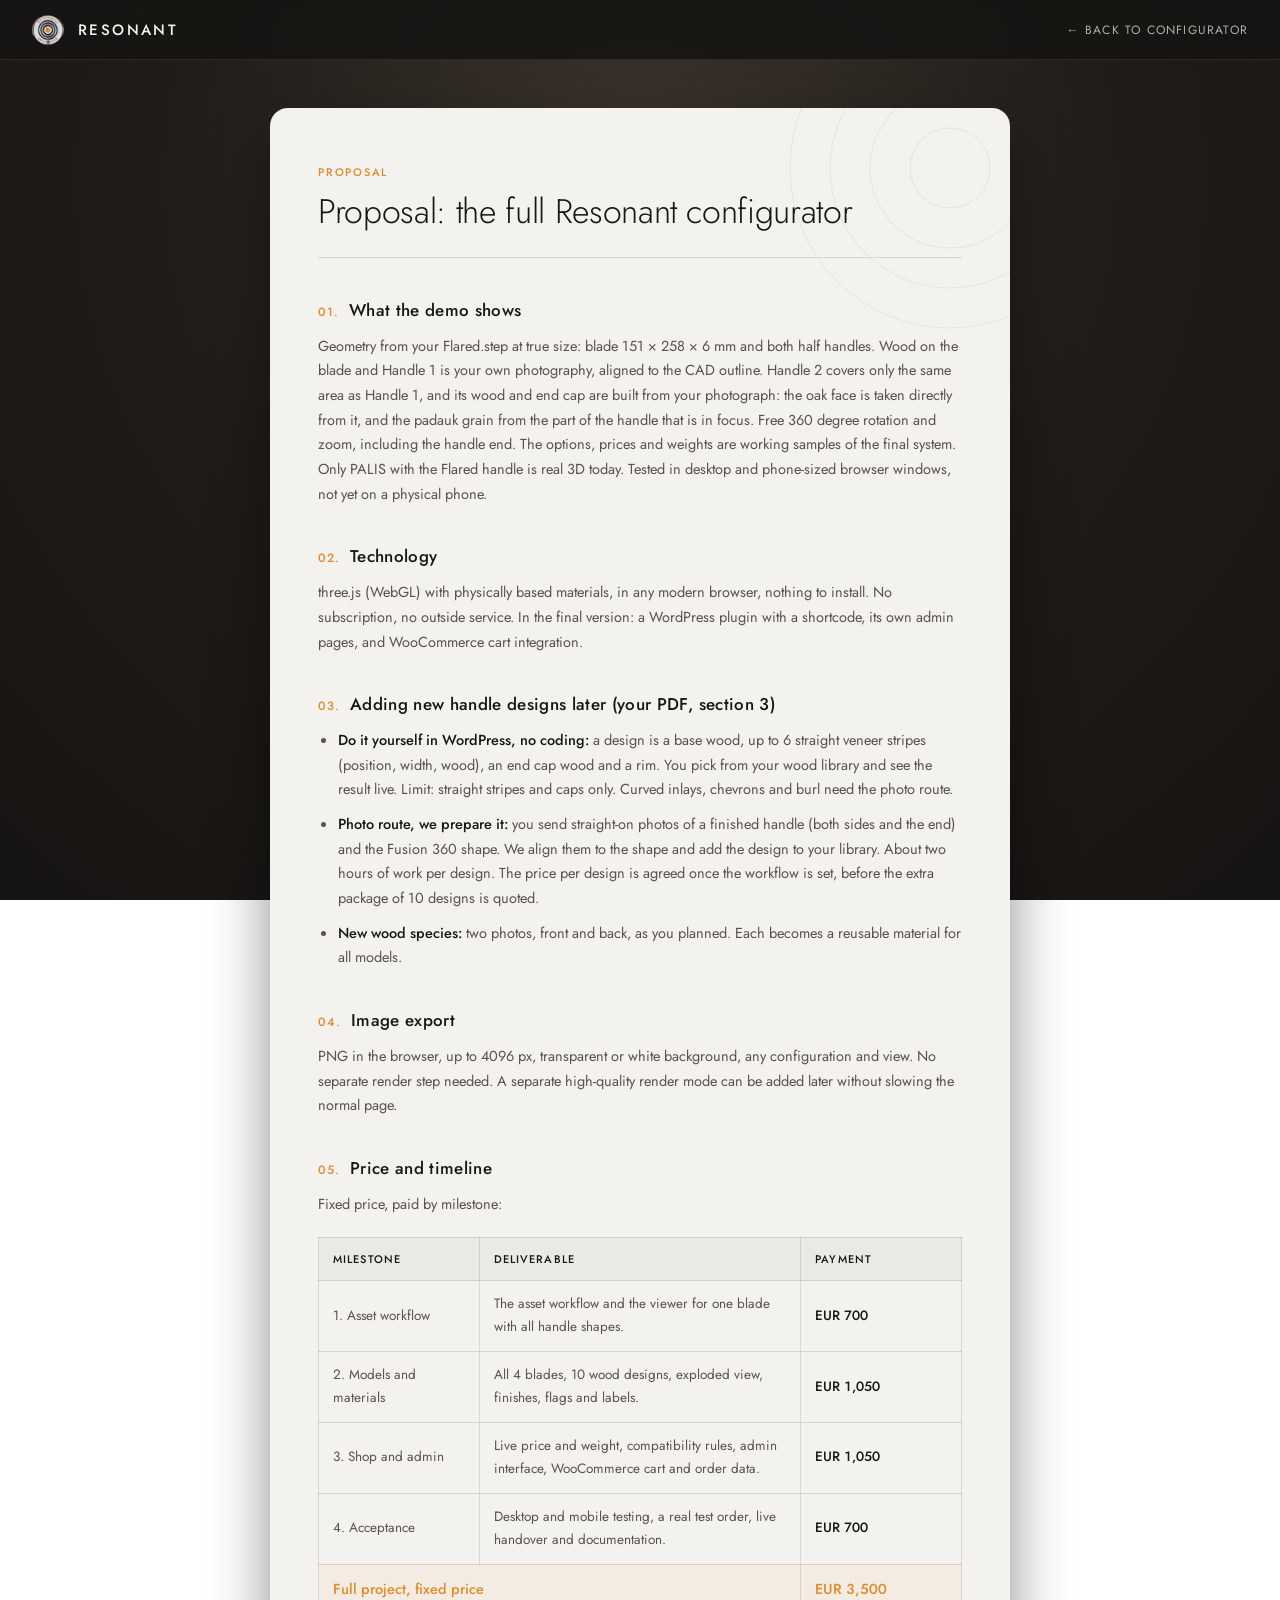
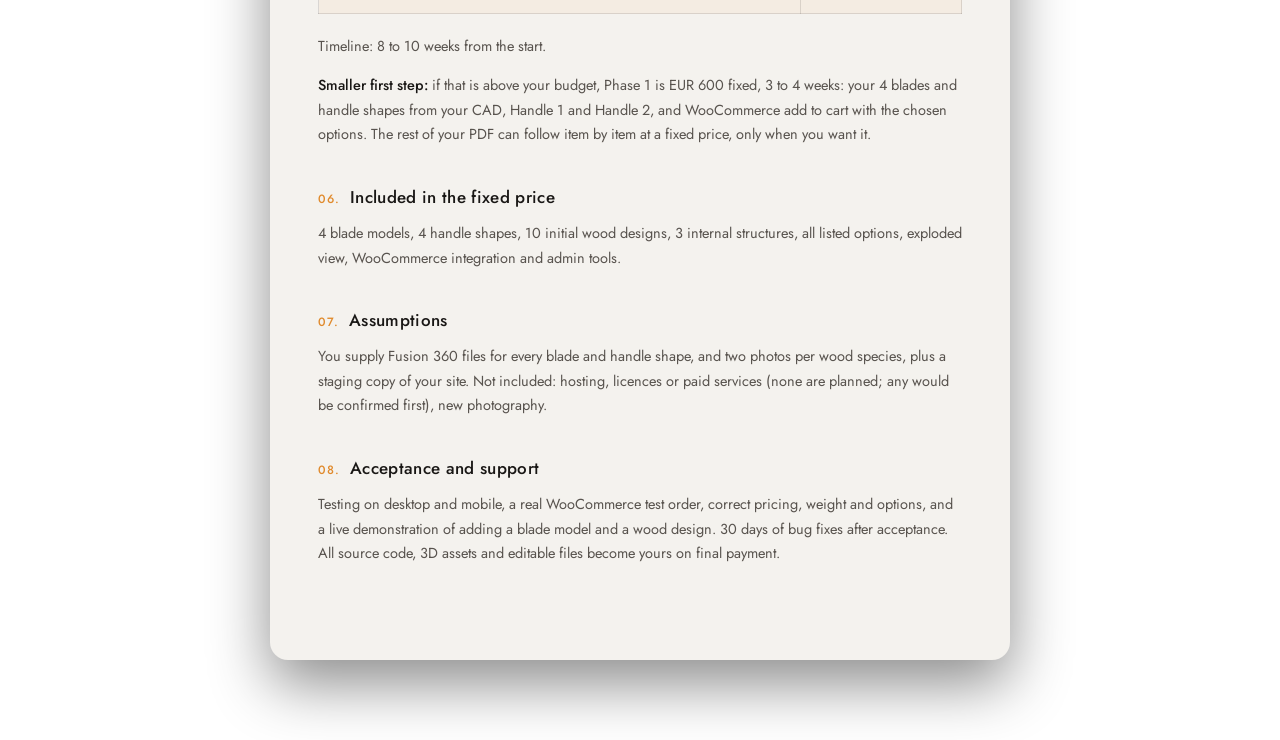
==== proposal.html @ aed16858 "feat(demo): add the Resonance configurator page Dark spotlit stage with the medallion's rings, step " ====
<!DOCTYPE html>
<html lang="en">
<head>
  <meta charset="UTF-8">
  <meta name="viewport" content="width=device-width, initial-scale=1.0">
  <meta name="robots" content="noindex">
  <title>Proposal: The Full Resonant Configurator</title>
  <style>
    @font-face {
      font-family: 'Jost';
      src: url('assets/fonts/jost-latin-300-normal.woff2') format('woff2');
      font-weight: 300;
      font-style: normal;
      font-display: swap;
    }
    @font-face {
      font-family: 'Jost';
      src: url('assets/fonts/jost-latin-400-normal.woff2') format('woff2');
      font-weight: 400;
      font-style: normal;
      font-display: swap;
    }
    @font-face {
      font-family: 'Jost';
      src: url('assets/fonts/jost-latin-500-normal.woff2') format('woff2');
      font-weight: 500;
      font-style: normal;
      font-display: swap;
    }

    :root {
      --bg-stage: #161412;
      --card-enamel: #f4f2ee;
      --ink-primary: #191715;
      --ink-secondary: #58534e;
      --accent-orange: #e08a2c;
      --border-hairline: rgba(25, 23, 21, 0.12);
    }

    *, *::before, *::after {
      box-sizing: border-box;
      margin: 0;
      padding: 0;
    }

    body {
      font-family: 'Jost', "Helvetica Neue", Helvetica, Arial, sans-serif;
      color: var(--ink-primary);
      background: radial-gradient(circle at 50% 20%, #3d352e 0%, #201c18 50%, #161412 100%);
      background-attachment: fixed;
      min-height: 100vh;
      overflow-y: auto;
      -webkit-font-smoothing: antialiased;
    }

    .topbar {
      height: 60px;
      padding: 0 32px;
      display: flex;
      align-items: center;
      justify-content: space-between;
      border-bottom: 1px solid rgba(255, 255, 255, 0.08);
      background: rgba(22, 20, 18, 0.85);
      backdrop-filter: blur(12px);
      position: sticky;
      top: 0;
      z-index: 10;
    }

    .topbar-brand {
      display: flex;
      align-items: center;
      gap: 14px;
      text-decoration: none;
      color: #f4f2ee;
    }

    .brand-medallion {
      width: 32px;
      height: 32px;
      border-radius: 50%;
      object-fit: cover;
    }

    .brand-name {
      font-size: 15px;
      font-weight: 500;
      letter-spacing: 0.16em;
      text-transform: uppercase;
      color: #f4f2ee;
    }

    .topbar-link {
      font-size: 12px;
      font-weight: 400;
      color: rgba(244, 242, 238, 0.7);
      text-decoration: none;
      letter-spacing: 0.1em;
      text-transform: uppercase;
      transition: color 150ms ease;
    }

    .topbar-link:hover {
      color: var(--accent-orange);
    }

    .proposal-container {
      max-width: 780px;
      margin: 48px auto 80px;
      padding: 0 20px;
    }

    .proposal-card {
      background: var(--card-enamel);
      border-radius: 18px;
      padding: 56px 48px;
      box-shadow: 0 24px 60px rgba(0, 0, 0, 0.45);
      position: relative;
      overflow: hidden;
    }

    /* Subtle decorative rings in header */
    .rings-deco {
      position: absolute;
      top: -120px;
      right: -120px;
      width: 360px;
      height: 360px;
      pointer-events: none;
      opacity: 0.06;
    }

    .proposal-header {
      margin-bottom: 40px;
      padding-bottom: 24px;
      border-bottom: 1px solid var(--border-hairline);
      position: relative;
    }

    .proposal-meta {
      font-size: 11px;
      font-weight: 500;
      letter-spacing: 0.16em;
      text-transform: uppercase;
      color: var(--accent-orange);
      margin-bottom: 12px;
    }

    .proposal-title {
      font-size: 34px;
      font-weight: 300;
      letter-spacing: -0.01em;
      color: var(--ink-primary);
      line-height: 1.2;
    }

    .proposal-section {
      margin-bottom: 38px;
    }

    .proposal-sec-title {
      font-size: 17px;
      font-weight: 500;
      letter-spacing: 0.02em;
      color: var(--ink-primary);
      margin-bottom: 12px;
      display: flex;
      align-items: baseline;
      gap: 10px;
    }

    .proposal-sec-num {
      font-size: 12px;
      font-weight: 500;
      color: var(--accent-orange);
      letter-spacing: 0.08em;
    }

    .proposal-body {
      font-size: 14.5px;
      line-height: 1.7;
      color: var(--ink-secondary);
      font-weight: 400;
    }

    .proposal-body p {
      margin-bottom: 14px;
    }

    .proposal-body ul {
      margin: 0 0 16px 20px;
      padding: 0;
    }

    .proposal-body li {
      margin-bottom: 10px;
    }

    .proposal-body strong {
      color: var(--ink-primary);
      font-weight: 500;
    }

    .proposal-table {
      width: 100%;
      border-collapse: collapse;
      margin: 20px 0;
      font-size: 13.5px;
    }

    .proposal-table th,
    .proposal-table td {
      padding: 12px 14px;
      border: 1px solid var(--border-hairline);
      text-align: left;
    }

    .proposal-table th {
      background: rgba(25, 23, 21, 0.04);
      font-weight: 500;
      font-size: 11px;
      letter-spacing: 0.1em;
      text-transform: uppercase;
      color: var(--ink-primary);
    }

    .proposal-table td.amount {
      font-variant-numeric: tabular-nums;
      font-weight: 500;
      color: var(--ink-primary);
      white-space: nowrap;
    }

    .proposal-table tr.total-row {
      font-weight: 500;
      background: rgba(224, 138, 44, 0.06);
    }

    .proposal-table tr.total-row td {
      color: var(--accent-orange);
      font-size: 14.5px;
    }

    @media (max-width: 600px) {
      .proposal-card {
        padding: 32px 20px;
      }
      .proposal-title {
        font-size: 26px;
      }
      .topbar {
        padding: 0 16px;
      }
    }
  </style>
</head>
<body>

  <!-- Top Bar -->
  <header class="topbar">
    <a href="index.html" class="topbar-brand">
      <img src="assets/medallion.jpg" alt="Resonant medallion" class="brand-medallion">
      <span class="brand-name">Resonant</span>
    </a>
    <a href="index.html" class="topbar-link">&larr; Back to Configurator</a>
  </header>

  <!-- Proposal Card -->
  <main class="proposal-container">
    <article class="proposal-card">

      <!-- Concentric rings graphic -->
      <svg class="rings-deco" viewBox="0 0 360 360" aria-hidden="true">
        <circle cx="180" cy="180" r="40" fill="none" stroke="#191715" stroke-width="1"/>
        <circle cx="180" cy="180" r="80" fill="none" stroke="#191715" stroke-width="1"/>
        <circle cx="180" cy="180" r="120" fill="none" stroke="#191715" stroke-width="1"/>
        <circle cx="180" cy="180" r="160" fill="none" stroke="#191715" stroke-width="1"/>
      </svg>

      <header class="proposal-header">
        <div class="proposal-meta">Proposal</div>
        <h1 class="proposal-title">Proposal: the full Resonant configurator</h1>
      </header>

      <!-- Section 1 -->
      <section class="proposal-section">
        <h2 class="proposal-sec-title">
          <span class="proposal-sec-num">01.</span>
          What the demo shows
        </h2>
        <div class="proposal-body">
          <p>
            Geometry from your Flared.step at true size: blade 151 &times; 258 &times; 6 mm and both half handles. Wood on the blade and Handle 1 is your own photography, aligned to the CAD outline. Handle 2 covers only the same area as Handle 1, and its wood and end cap are built from your photograph: the oak face is taken directly from it, and the padauk grain from the part of the handle that is in focus. Free 360 degree rotation and zoom, including the handle end. The options, prices and weights are working samples of the final system. Only PALIS with the Flared handle is real 3D today. Tested in desktop and phone-sized browser windows, not yet on a physical phone.
          </p>
        </div>
      </section>

      <!-- Section 2 -->
      <section class="proposal-section">
        <h2 class="proposal-sec-title">
          <span class="proposal-sec-num">02.</span>
          Technology
        </h2>
        <div class="proposal-body">
          <p>
            three.js (WebGL) with physically based materials, in any modern browser, nothing to install. No subscription, no outside service. In the final version: a WordPress plugin with a shortcode, its own admin pages, and WooCommerce cart integration.
          </p>
        </div>
      </section>

      <!-- Section 3 -->
      <section class="proposal-section">
        <h2 class="proposal-sec-title">
          <span class="proposal-sec-num">03.</span>
          Adding new handle designs later (your PDF, section 3)
        </h2>
        <div class="proposal-body">
          <ul>
            <li>
              <strong>Do it yourself in WordPress, no coding:</strong> a design is a base wood, up to 6 straight veneer stripes (position, width, wood), an end cap wood and a rim. You pick from your wood library and see the result live. Limit: straight stripes and caps only. Curved inlays, chevrons and burl need the photo route.
            </li>
            <li>
              <strong>Photo route, we prepare it:</strong> you send straight-on photos of a finished handle (both sides and the end) and the Fusion 360 shape. We align them to the shape and add the design to your library.
              About two hours of work per design. The price per design is agreed once the workflow is set, before the extra package of 10 designs is quoted.
            </li>
            <li>
              <strong>New wood species:</strong> two photos, front and back, as you planned. Each becomes a reusable material for all models.
            </li>
          </ul>
        </div>
      </section>

      <!-- Section 4 -->
      <section class="proposal-section">
        <h2 class="proposal-sec-title">
          <span class="proposal-sec-num">04.</span>
          Image export
        </h2>
        <div class="proposal-body">
          <p>
            PNG in the browser, up to 4096 px, transparent or white background, any configuration and view. No separate render step needed. A separate high-quality render mode can be added later without slowing the normal page.
          </p>
        </div>
      </section>

      <!-- Section 5 -->
      <section class="proposal-section">
        <h2 class="proposal-sec-title">
          <span class="proposal-sec-num">05.</span>
          Price and timeline
        </h2>
        <div class="proposal-body">
          <p>
            Fixed price, paid by milestone:
          </p>
          <table class="proposal-table">
            <thead>
              <tr>
                <th style="width: 25%;">Milestone</th>
                <th style="width: 50%;">Deliverable</th>
                <th style="width: 25%;">Payment</th>
              </tr>
            </thead>
            <tbody>
              <tr>
                <td>1. Asset workflow</td>
                <td>The asset workflow and the viewer for one blade with all handle shapes.</td>
                <td class="amount">EUR 700</td>
              </tr>
              <tr>
                <td>2. Models and materials</td>
                <td>All 4 blades, 10 wood designs, exploded view, finishes, flags and labels.</td>
                <td class="amount">EUR 1,050</td>
              </tr>
              <tr>
                <td>3. Shop and admin</td>
                <td>Live price and weight, compatibility rules, admin interface, WooCommerce cart and order data.</td>
                <td class="amount">EUR 1,050</td>
              </tr>
              <tr>
                <td>4. Acceptance</td>
                <td>Desktop and mobile testing, a real test order, live handover and documentation.</td>
                <td class="amount">EUR 700</td>
              </tr>
              <tr class="total-row">
                <td colspan="2">Full project, fixed price</td>
                <td class="amount">EUR 3,500</td>
              </tr>
            </tbody>
          </table>
          <p>Timeline: 8 to 10 weeks from the start.</p>
          <p>
            <strong>Smaller first step:</strong> if that is above your budget, Phase 1 is EUR 600 fixed, 3 to 4 weeks: your 4 blades and handle shapes from your CAD, Handle 1 and Handle 2, and WooCommerce add to cart with the chosen options. The rest of your PDF can follow item by item at a fixed price, only when you want it.
          </p>
        </div>
      </section>

      <!-- Section 6 -->
      <section class="proposal-section">
        <h2 class="proposal-sec-title">
          <span class="proposal-sec-num">06.</span>
          Included in the fixed price
        </h2>
        <div class="proposal-body">
          <p>
            4 blade models, 4 handle shapes, 10 initial wood designs, 3 internal structures, all listed options, exploded view, WooCommerce integration and admin tools.
          </p>
        </div>
      </section>

      <!-- Section 7 -->
      <section class="proposal-section">
        <h2 class="proposal-sec-title">
          <span class="proposal-sec-num">07.</span>
          Assumptions
        </h2>
        <div class="proposal-body">
          <p>
            You supply Fusion 360 files for every blade and handle shape, and two photos per wood species, plus a staging copy of your site. Not included: hosting, licences or paid services (none are planned; any would be confirmed first), new photography.
          </p>
        </div>
      </section>

      <!-- Section 8 -->
      <section class="proposal-section">
        <h2 class="proposal-sec-title">
          <span class="proposal-sec-num">08.</span>
          Acceptance and support
        </h2>
        <div class="proposal-body">
          <p>
            Testing on desktop and mobile, a real WooCommerce test order, correct pricing, weight and options, and a live demonstration of adding a blade model and a wood design. 30 days of bug fixes after acceptance. All source code, 3D assets and editable files become yours on final payment.
          </p>
        </div>
      </section>

    </article>
  </main>

</body>
</html>
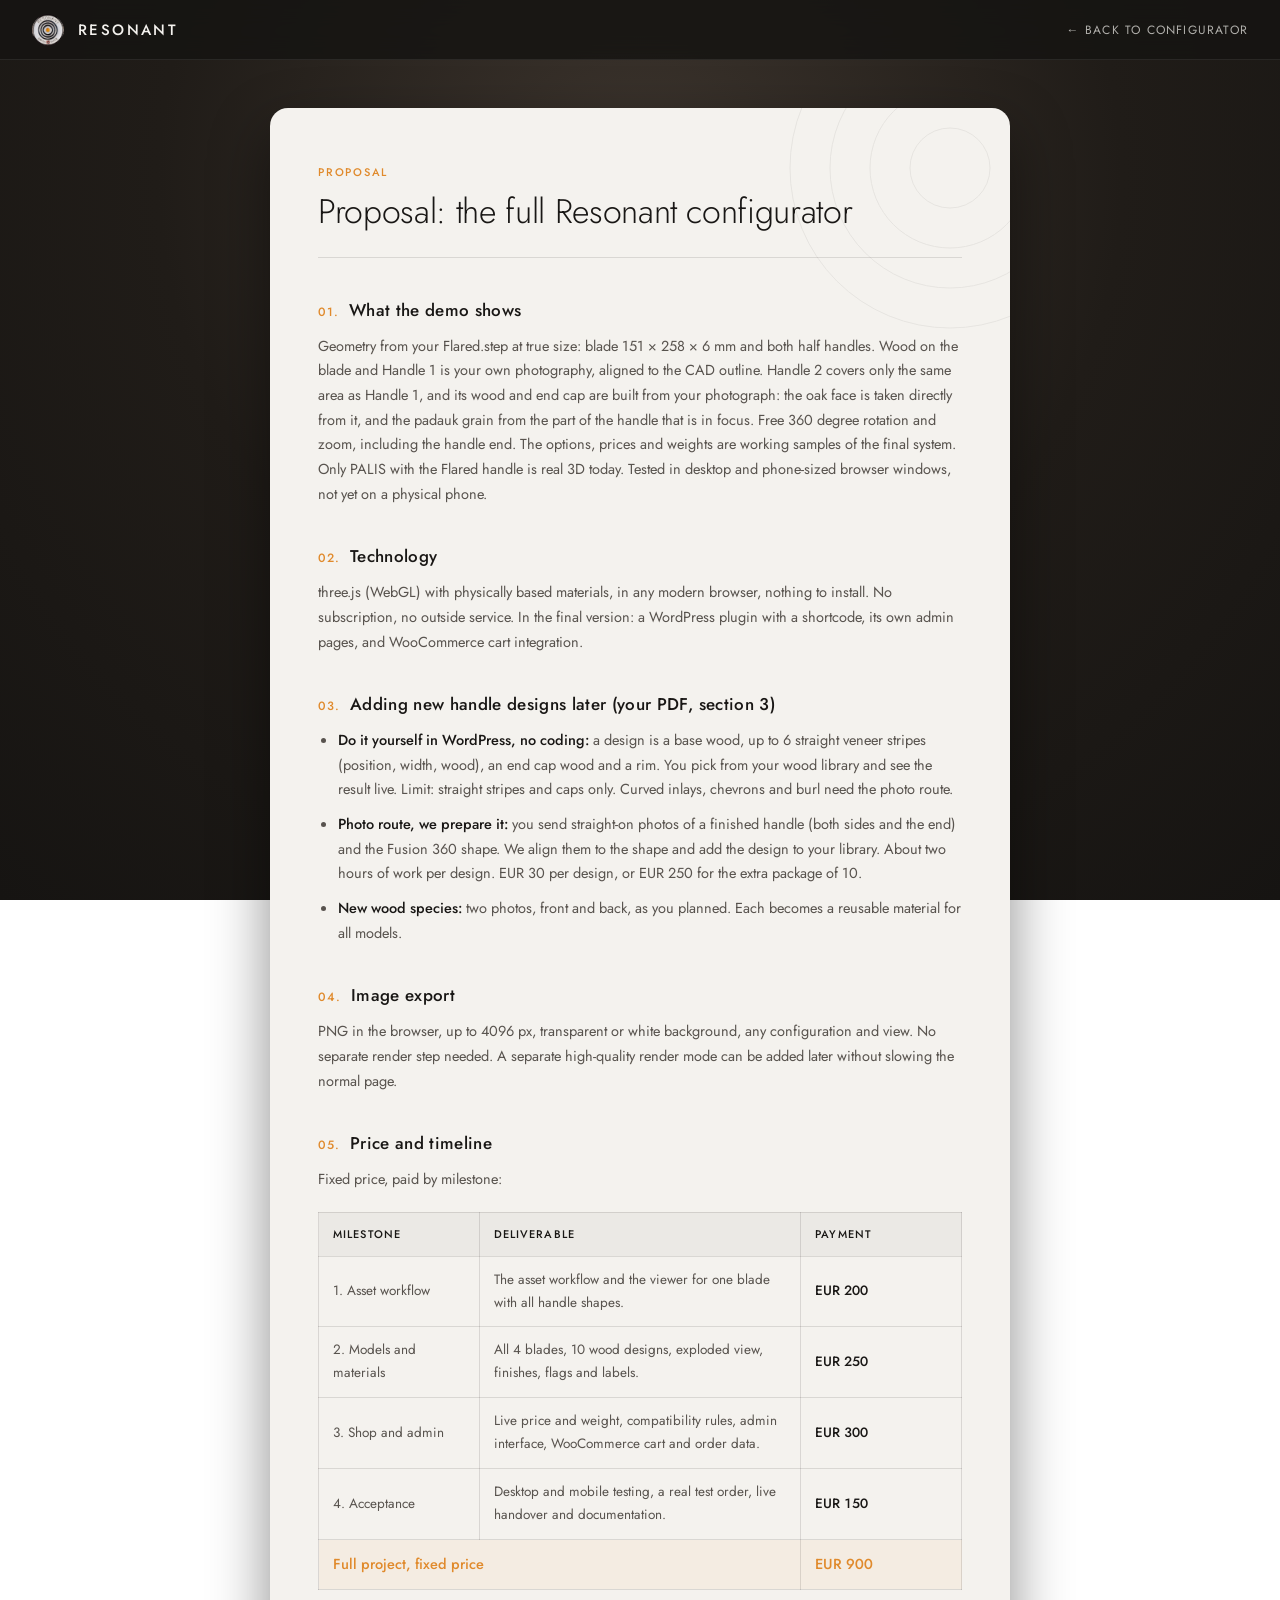
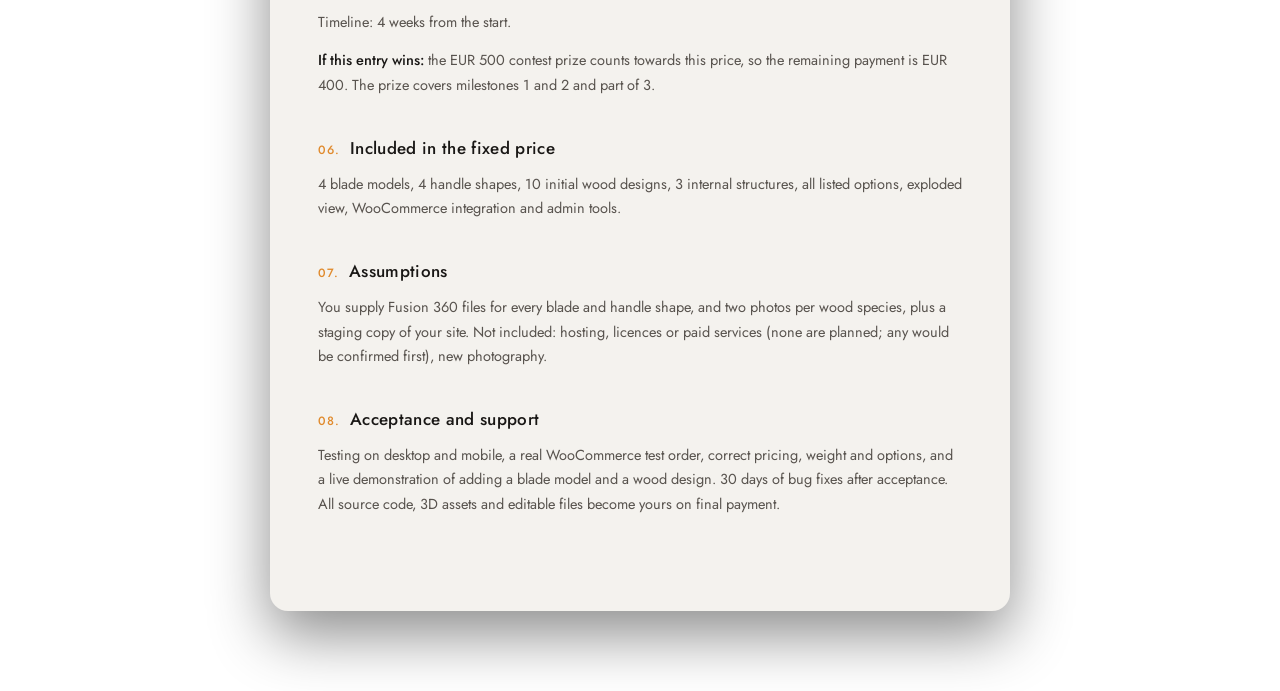
==== commit 5fdfc5d6: "docs(proposal): set the fixed price to EUR 900 Whole PDF in 4 weeks, with the contest prize counted " ====
--- a/proposal.html
+++ b/proposal.html
@@ -321,7 +321,7 @@
             </li>
             <li>
               <strong>Photo route, we prepare it:</strong> you send straight-on photos of a finished handle (both sides and the end) and the Fusion 360 shape. We align them to the shape and add the design to your library.
-              About two hours of work per design. The price per design is agreed once the workflow is set, before the extra package of 10 designs is quoted.
+              About two hours of work per design. EUR 30 per design, or EUR 250 for the extra package of 10.
             </li>
             <li>
               <strong>New wood species:</strong> two photos, front and back, as you planned. Each becomes a reusable material for all models.
@@ -365,33 +365,31 @@
               <tr>
                 <td>1. Asset workflow</td>
                 <td>The asset workflow and the viewer for one blade with all handle shapes.</td>
-                <td class="amount">EUR 700</td>
+                <td class="amount">EUR 200</td>
               </tr>
               <tr>
                 <td>2. Models and materials</td>
                 <td>All 4 blades, 10 wood designs, exploded view, finishes, flags and labels.</td>
-                <td class="amount">EUR 1,050</td>
+                <td class="amount">EUR 250</td>
               </tr>
               <tr>
                 <td>3. Shop and admin</td>
                 <td>Live price and weight, compatibility rules, admin interface, WooCommerce cart and order data.</td>
-                <td class="amount">EUR 1,050</td>
+                <td class="amount">EUR 300</td>
               </tr>
               <tr>
                 <td>4. Acceptance</td>
                 <td>Desktop and mobile testing, a real test order, live handover and documentation.</td>
-                <td class="amount">EUR 700</td>
+                <td class="amount">EUR 150</td>
               </tr>
               <tr class="total-row">
                 <td colspan="2">Full project, fixed price</td>
-                <td class="amount">EUR 3,500</td>
+                <td class="amount">EUR 900</td>
               </tr>
             </tbody>
           </table>
-          <p>Timeline: 8 to 10 weeks from the start.</p>
-          <p>
-            <strong>Smaller first step:</strong> if that is above your budget, Phase 1 is EUR 600 fixed, 3 to 4 weeks: your 4 blades and handle shapes from your CAD, Handle 1 and Handle 2, and WooCommerce add to cart with the chosen options. The rest of your PDF can follow item by item at a fixed price, only when you want it.
-          </p>
+          <p>Timeline: 4 weeks from the start.</p>
+          <p><strong>If this entry wins:</strong> the EUR 500 contest prize counts towards this price, so the remaining payment is EUR 400. The prize covers milestones 1 and 2 and part of 3.</p>
         </div>
       </section>
 
